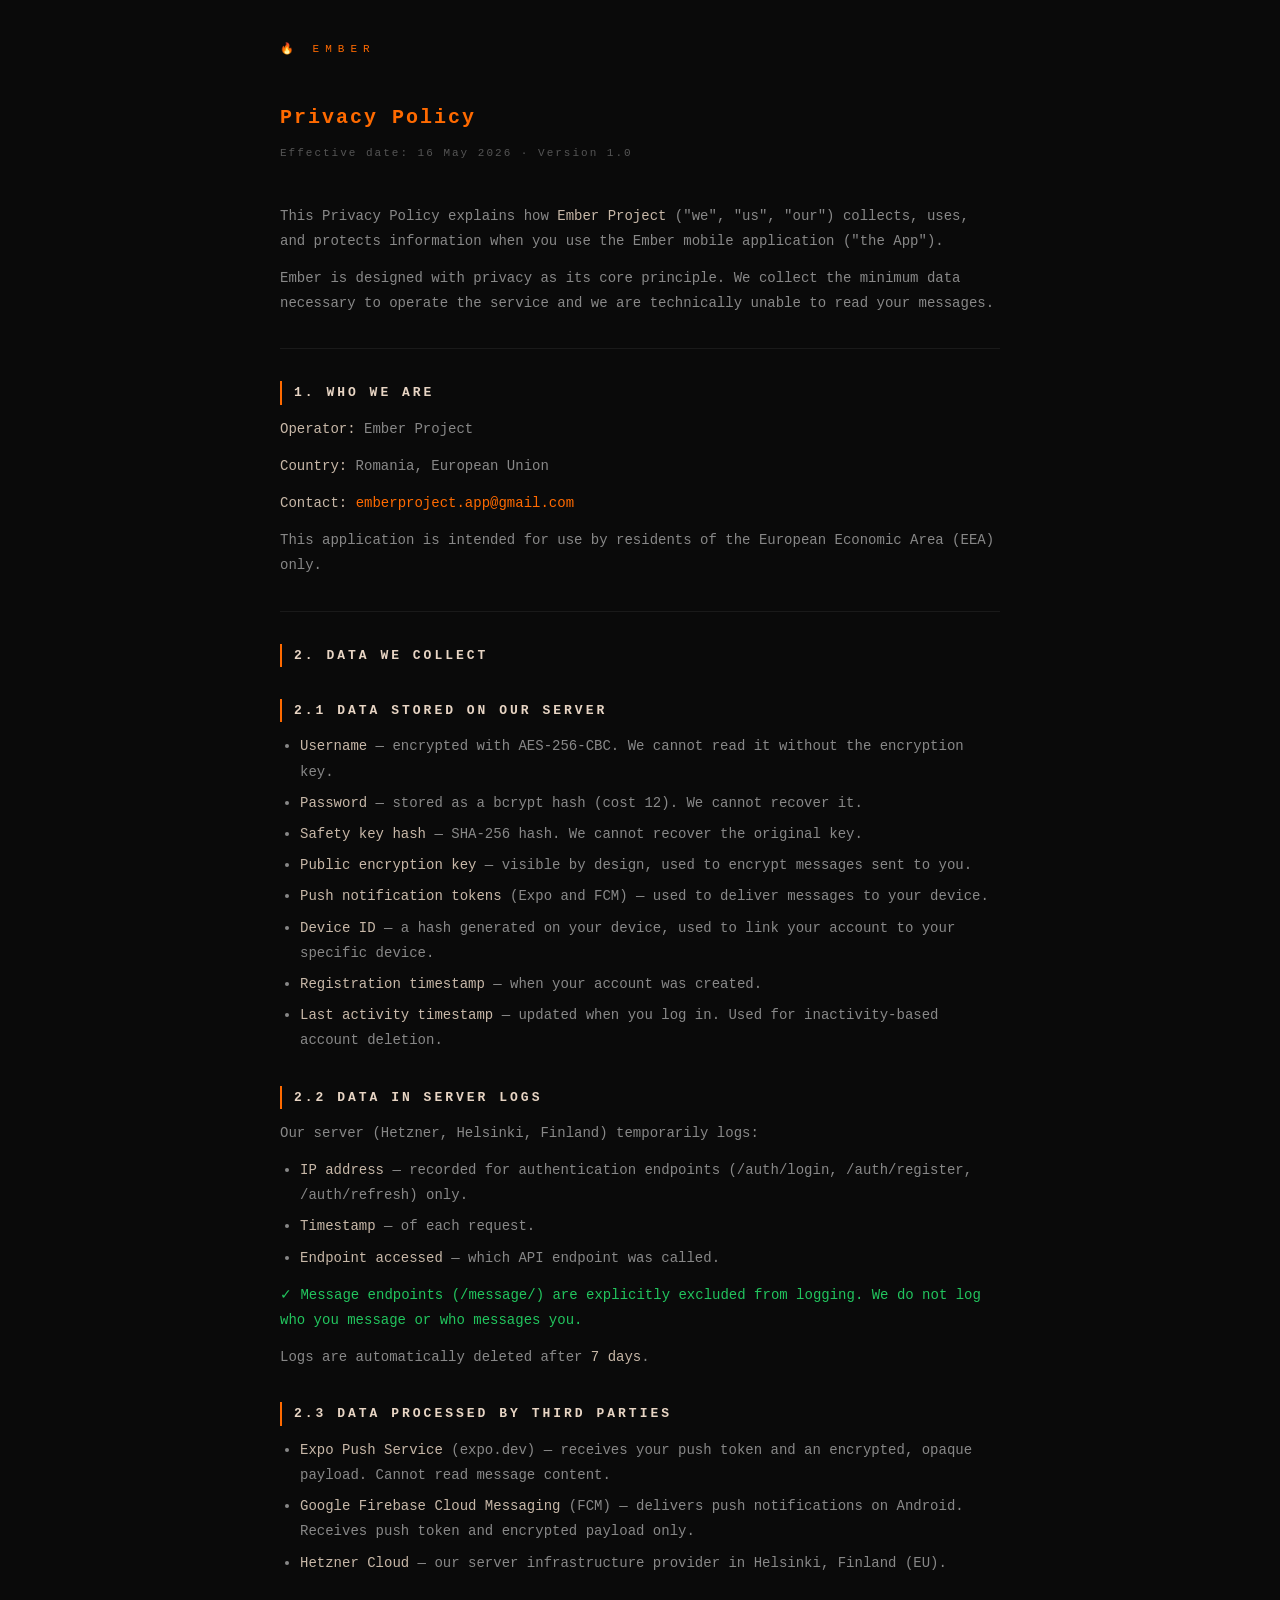
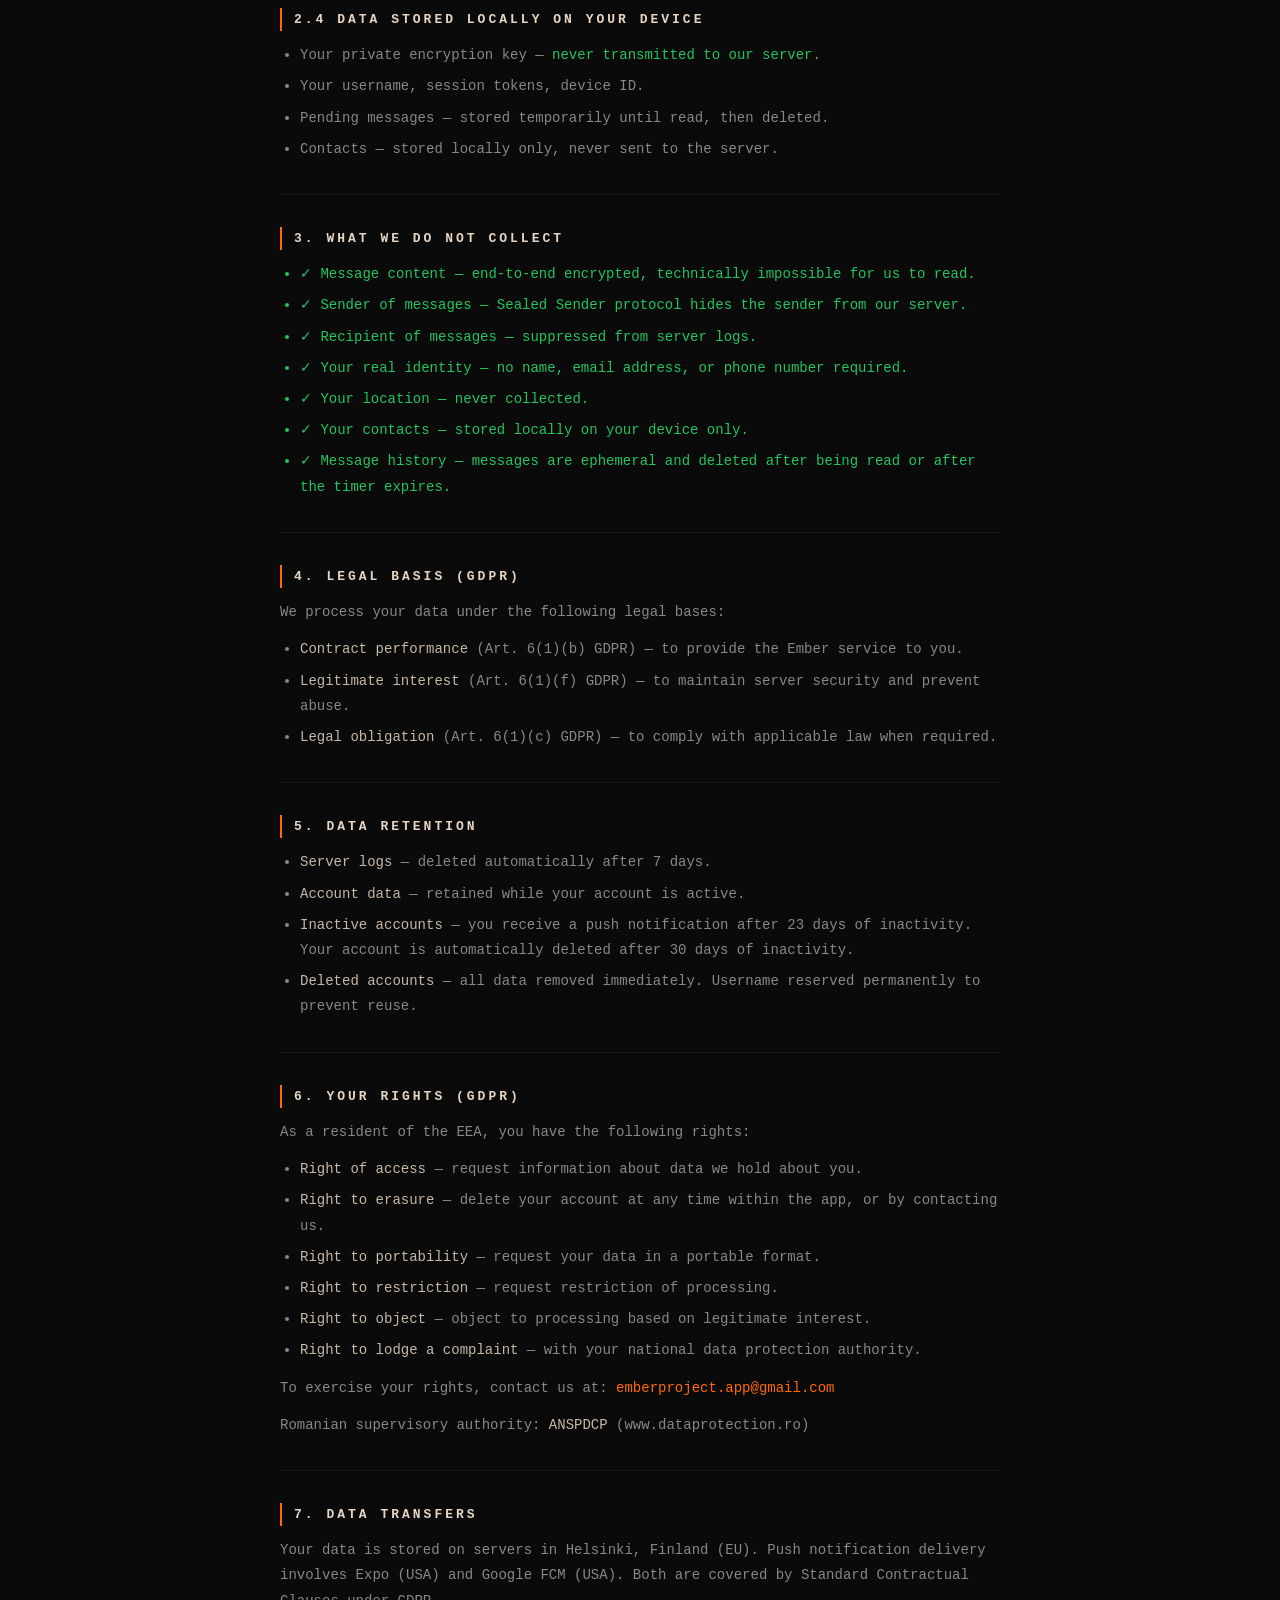
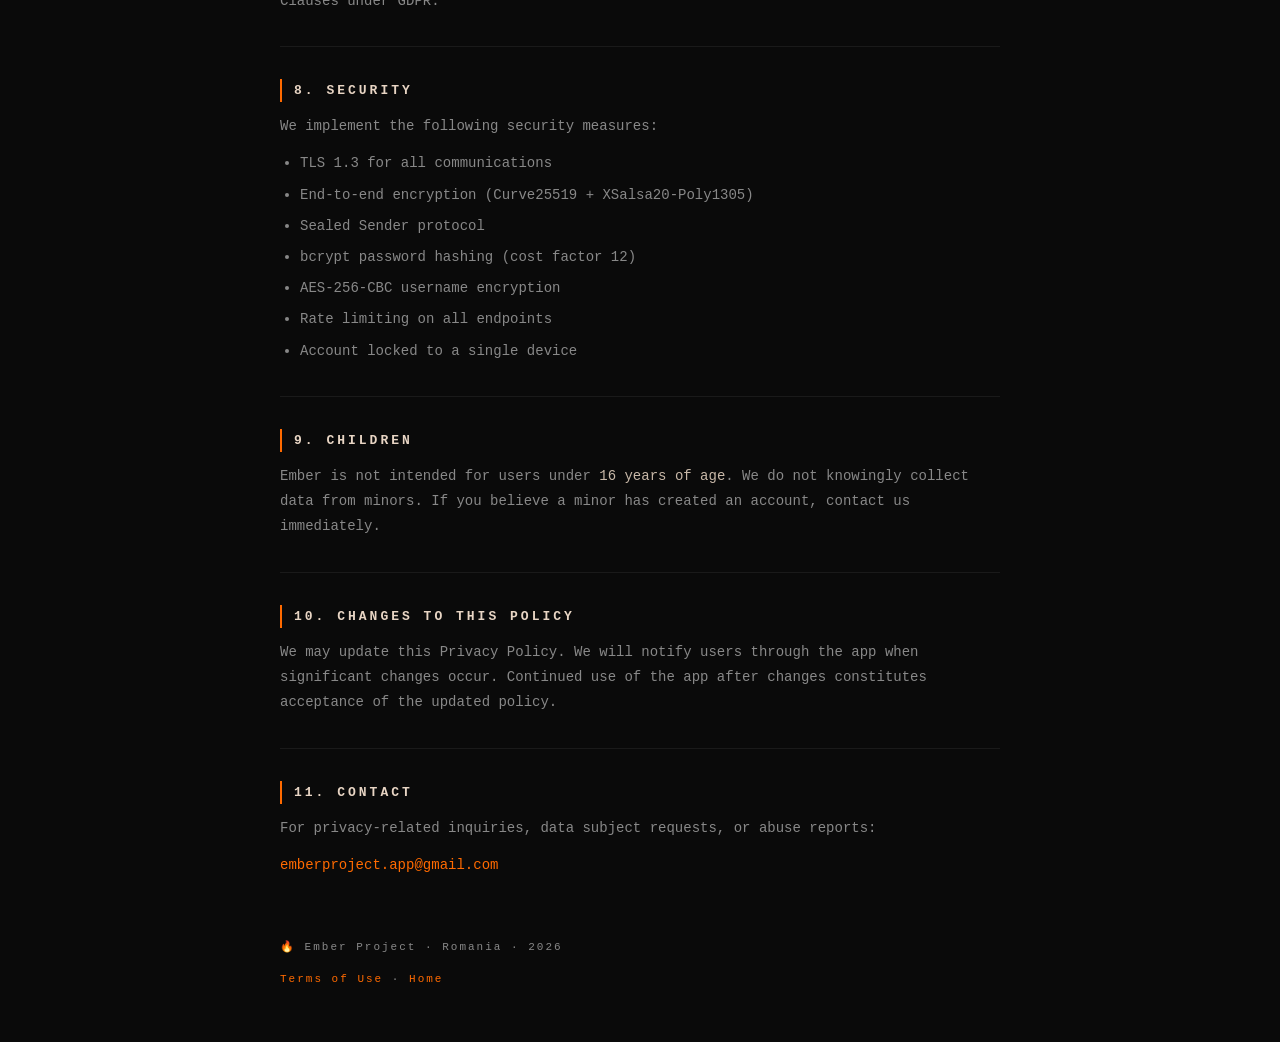
==== privacy.html @ 5a4826a7 "feat: Privacy Policy, Terms of Use, landing page" ====
<!DOCTYPE html>
<html lang="en">
<head>
  <meta charset="UTF-8">
  <meta name="viewport" content="width=device-width, initial-scale=1.0">
  <title>Ember — Privacy Policy</title>
  <style>
    * { margin: 0; padding: 0; box-sizing: border-box; }
    body {
      background: #0a0a0a;
      color: #c8b8a8;
      font-family: 'Courier New', Courier, monospace;
      font-size: 14px;
      line-height: 1.8;
      padding: 40px 20px;
      max-width: 760px;
      margin: 0 auto;
    }
    .logo { color: #FF6A00; font-size: 11px; letter-spacing: 6px; text-transform: uppercase; margin-bottom: 40px; }
    h1 { color: #FF6A00; font-size: 20px; letter-spacing: 2px; margin-bottom: 8px; }
    .date { color: #555; font-size: 11px; letter-spacing: 2px; margin-bottom: 40px; }
    h2 { color: #e8d5c4; font-size: 13px; letter-spacing: 3px; text-transform: uppercase; margin: 32px 0 12px; border-left: 2px solid #FF6A00; padding-left: 12px; }
    p { color: #888; margin-bottom: 12px; }
    ul { color: #888; padding-left: 20px; margin-bottom: 12px; }
    li { margin-bottom: 6px; }
    .highlight { color: #c8b8a8; }
    .warning { color: #FF6A00; }
    .good { color: #22c55e; }
    hr { border: none; border-top: 1px solid #1a1a1a; margin: 32px 0; }
    a { color: #FF6A00; text-decoration: none; }
    .footer { margin-top: 60px; color: #333; font-size: 11px; letter-spacing: 2px; }
  </style>
</head>
<body>

<div class="logo">🔥 ember</div>

<h1>Privacy Policy</h1>
<div class="date">Effective date: 16 May 2026 · Version 1.0</div>

<p>This Privacy Policy explains how <span class="highlight">Ember Project</span> ("we", "us", "our") collects, uses, and protects information when you use the Ember mobile application ("the App").</p>

<p>Ember is designed with privacy as its core principle. We collect the minimum data necessary to operate the service and we are technically unable to read your messages.</p>

<hr>

<h2>1. Who We Are</h2>
<p><span class="highlight">Operator:</span> Ember Project</p>
<p><span class="highlight">Country:</span> Romania, European Union</p>
<p><span class="highlight">Contact:</span> <a href="mailto:emberproject.app@gmail.com">emberproject.app@gmail.com</a></p>
<p>This application is intended for use by residents of the European Economic Area (EEA) only.</p>

<hr>

<h2>2. Data We Collect</h2>

<h2>2.1 Data stored on our server</h2>
<ul>
  <li><span class="highlight">Username</span> — encrypted with AES-256-CBC. We cannot read it without the encryption key.</li>
  <li><span class="highlight">Password</span> — stored as a bcrypt hash (cost 12). We cannot recover it.</li>
  <li><span class="highlight">Safety key hash</span> — SHA-256 hash. We cannot recover the original key.</li>
  <li><span class="highlight">Public encryption key</span> — visible by design, used to encrypt messages sent to you.</li>
  <li><span class="highlight">Push notification tokens</span> (Expo and FCM) — used to deliver messages to your device.</li>
  <li><span class="highlight">Device ID</span> — a hash generated on your device, used to link your account to your specific device.</li>
  <li><span class="highlight">Registration timestamp</span> — when your account was created.</li>
  <li><span class="highlight">Last activity timestamp</span> — updated when you log in. Used for inactivity-based account deletion.</li>
</ul>

<h2>2.2 Data in server logs</h2>
<p>Our server (Hetzner, Helsinki, Finland) temporarily logs:</p>
<ul>
  <li><span class="highlight">IP address</span> — recorded for authentication endpoints (/auth/login, /auth/register, /auth/refresh) only.</li>
  <li><span class="highlight">Timestamp</span> — of each request.</li>
  <li><span class="highlight">Endpoint accessed</span> — which API endpoint was called.</li>
</ul>
<p class="good">✓ Message endpoints (/message/) are explicitly excluded from logging. We do not log who you message or who messages you.</p>
<p>Logs are automatically deleted after <span class="highlight">7 days</span>.</p>

<h2>2.3 Data processed by third parties</h2>
<ul>
  <li><span class="highlight">Expo Push Service</span> (expo.dev) — receives your push token and an encrypted, opaque payload. Cannot read message content.</li>
  <li><span class="highlight">Google Firebase Cloud Messaging</span> (FCM) — delivers push notifications on Android. Receives push token and encrypted payload only.</li>
  <li><span class="highlight">Hetzner Cloud</span> — our server infrastructure provider in Helsinki, Finland (EU).</li>
</ul>

<h2>2.4 Data stored locally on your device</h2>
<ul>
  <li>Your private encryption key — <span class="good">never transmitted to our server</span>.</li>
  <li>Your username, session tokens, device ID.</li>
  <li>Pending messages — stored temporarily until read, then deleted.</li>
  <li>Contacts — stored locally only, never sent to the server.</li>
</ul>

<hr>

<h2>3. What We Do NOT Collect</h2>
<ul>
  <li class="good">✓ Message content — end-to-end encrypted, technically impossible for us to read.</li>
  <li class="good">✓ Sender of messages — Sealed Sender protocol hides the sender from our server.</li>
  <li class="good">✓ Recipient of messages — suppressed from server logs.</li>
  <li class="good">✓ Your real identity — no name, email address, or phone number required.</li>
  <li class="good">✓ Your location — never collected.</li>
  <li class="good">✓ Your contacts — stored locally on your device only.</li>
  <li class="good">✓ Message history — messages are ephemeral and deleted after being read or after the timer expires.</li>
</ul>

<hr>

<h2>4. Legal Basis (GDPR)</h2>
<p>We process your data under the following legal bases:</p>
<ul>
  <li><span class="highlight">Contract performance</span> (Art. 6(1)(b) GDPR) — to provide the Ember service to you.</li>
  <li><span class="highlight">Legitimate interest</span> (Art. 6(1)(f) GDPR) — to maintain server security and prevent abuse.</li>
  <li><span class="highlight">Legal obligation</span> (Art. 6(1)(c) GDPR) — to comply with applicable law when required.</li>
</ul>

<hr>

<h2>5. Data Retention</h2>
<ul>
  <li><span class="highlight">Server logs</span> — deleted automatically after 7 days.</li>
  <li><span class="highlight">Account data</span> — retained while your account is active.</li>
  <li><span class="highlight">Inactive accounts</span> — you receive a push notification after 23 days of inactivity. Your account is automatically deleted after 30 days of inactivity.</li>
  <li><span class="highlight">Deleted accounts</span> — all data removed immediately. Username reserved permanently to prevent reuse.</li>
</ul>

<hr>

<h2>6. Your Rights (GDPR)</h2>
<p>As a resident of the EEA, you have the following rights:</p>
<ul>
  <li><span class="highlight">Right of access</span> — request information about data we hold about you.</li>
  <li><span class="highlight">Right to erasure</span> — delete your account at any time within the app, or by contacting us.</li>
  <li><span class="highlight">Right to portability</span> — request your data in a portable format.</li>
  <li><span class="highlight">Right to restriction</span> — request restriction of processing.</li>
  <li><span class="highlight">Right to object</span> — object to processing based on legitimate interest.</li>
  <li><span class="highlight">Right to lodge a complaint</span> — with your national data protection authority.</li>
</ul>
<p>To exercise your rights, contact us at: <a href="mailto:emberproject.app@gmail.com">emberproject.app@gmail.com</a></p>
<p>Romanian supervisory authority: <span class="highlight">ANSPDCP</span> (www.dataprotection.ro)</p>

<hr>

<h2>7. Data Transfers</h2>
<p>Your data is stored on servers in Helsinki, Finland (EU). Push notification delivery involves Expo (USA) and Google FCM (USA). Both are covered by Standard Contractual Clauses under GDPR.</p>

<hr>

<h2>8. Security</h2>
<p>We implement the following security measures:</p>
<ul>
  <li>TLS 1.3 for all communications</li>
  <li>End-to-end encryption (Curve25519 + XSalsa20-Poly1305)</li>
  <li>Sealed Sender protocol</li>
  <li>bcrypt password hashing (cost factor 12)</li>
  <li>AES-256-CBC username encryption</li>
  <li>Rate limiting on all endpoints</li>
  <li>Account locked to a single device</li>
</ul>

<hr>

<h2>9. Children</h2>
<p>Ember is not intended for users under <span class="highlight">16 years of age</span>. We do not knowingly collect data from minors. If you believe a minor has created an account, contact us immediately.</p>

<hr>

<h2>10. Changes to This Policy</h2>
<p>We may update this Privacy Policy. We will notify users through the app when significant changes occur. Continued use of the app after changes constitutes acceptance of the updated policy.</p>

<hr>

<h2>11. Contact</h2>
<p>For privacy-related inquiries, data subject requests, or abuse reports:</p>
<p><a href="mailto:emberproject.app@gmail.com">emberproject.app@gmail.com</a></p>

<div class="footer">
  <p>🔥 Ember Project · Romania · 2026</p>
  <p style="margin-top:8px"><a href="terms.html">Terms of Use</a> · <a href="index.html">Home</a></p>
</div>

</body>
</html>
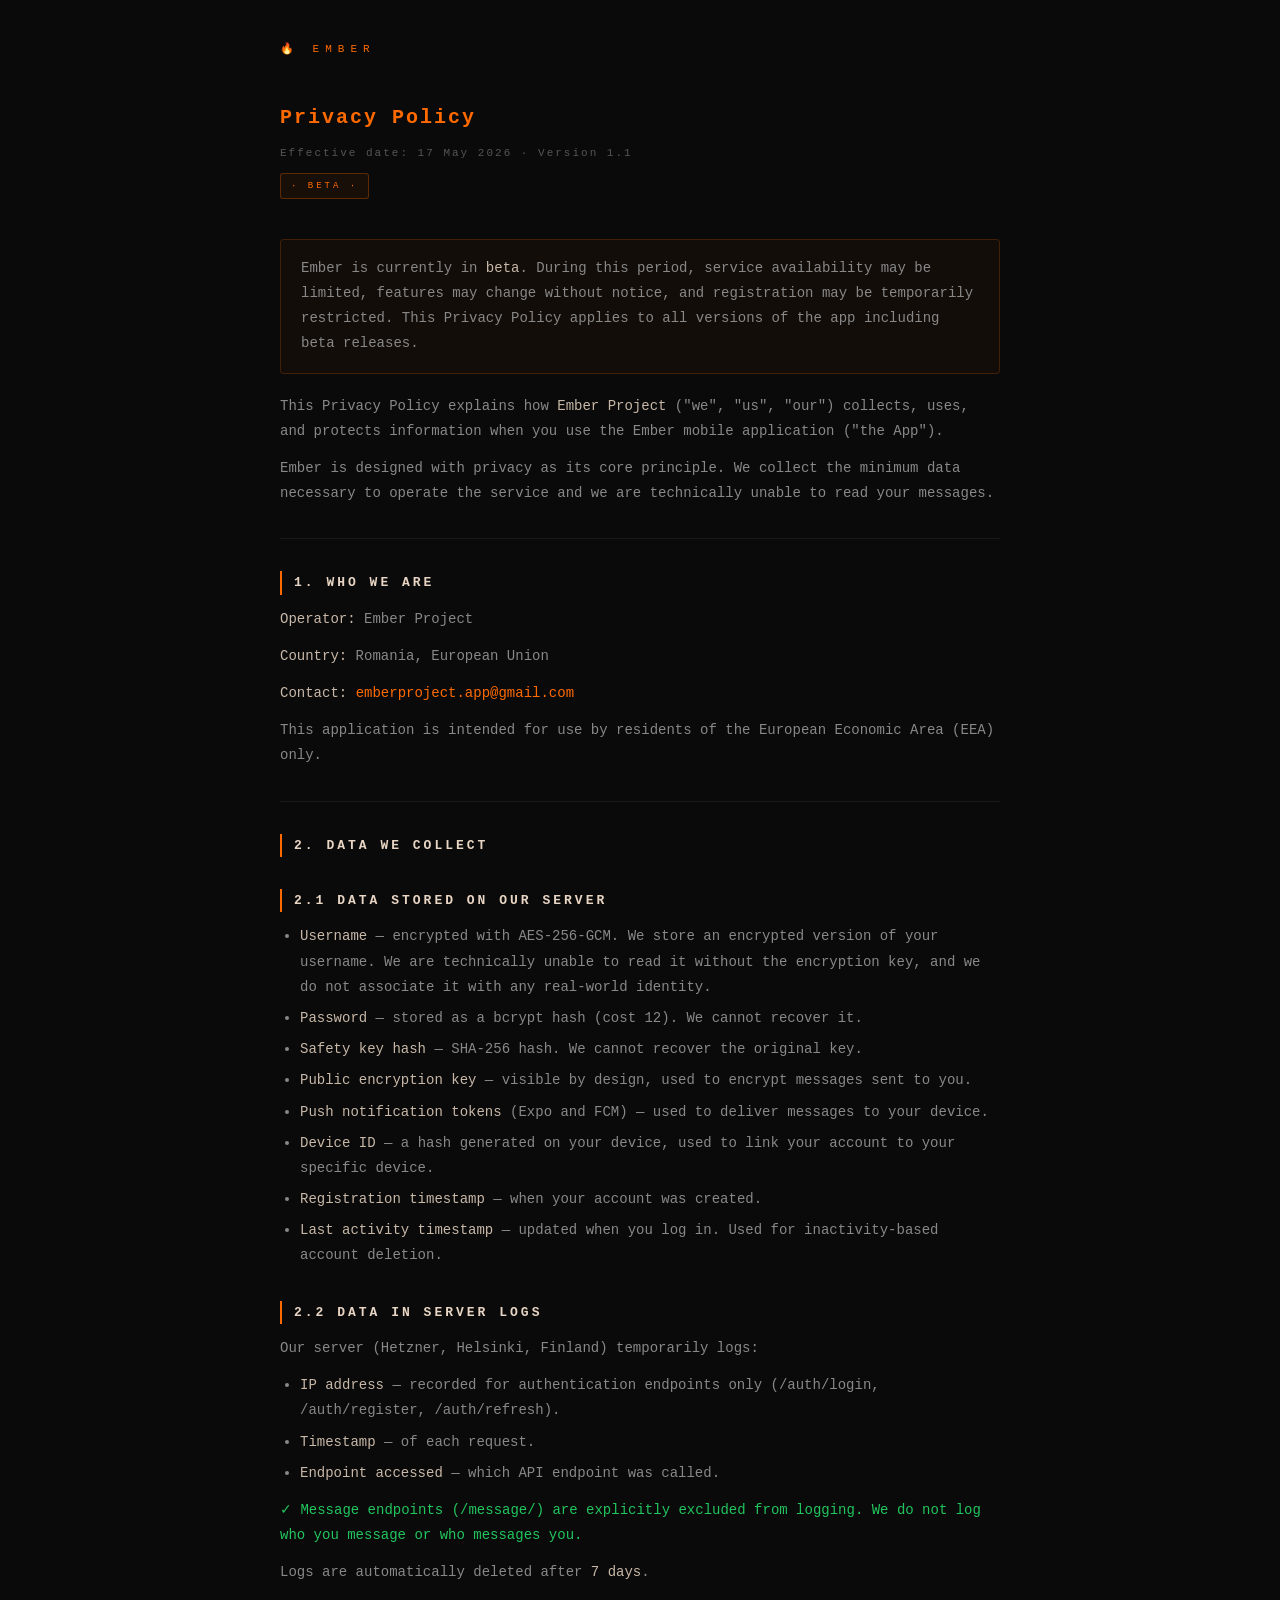
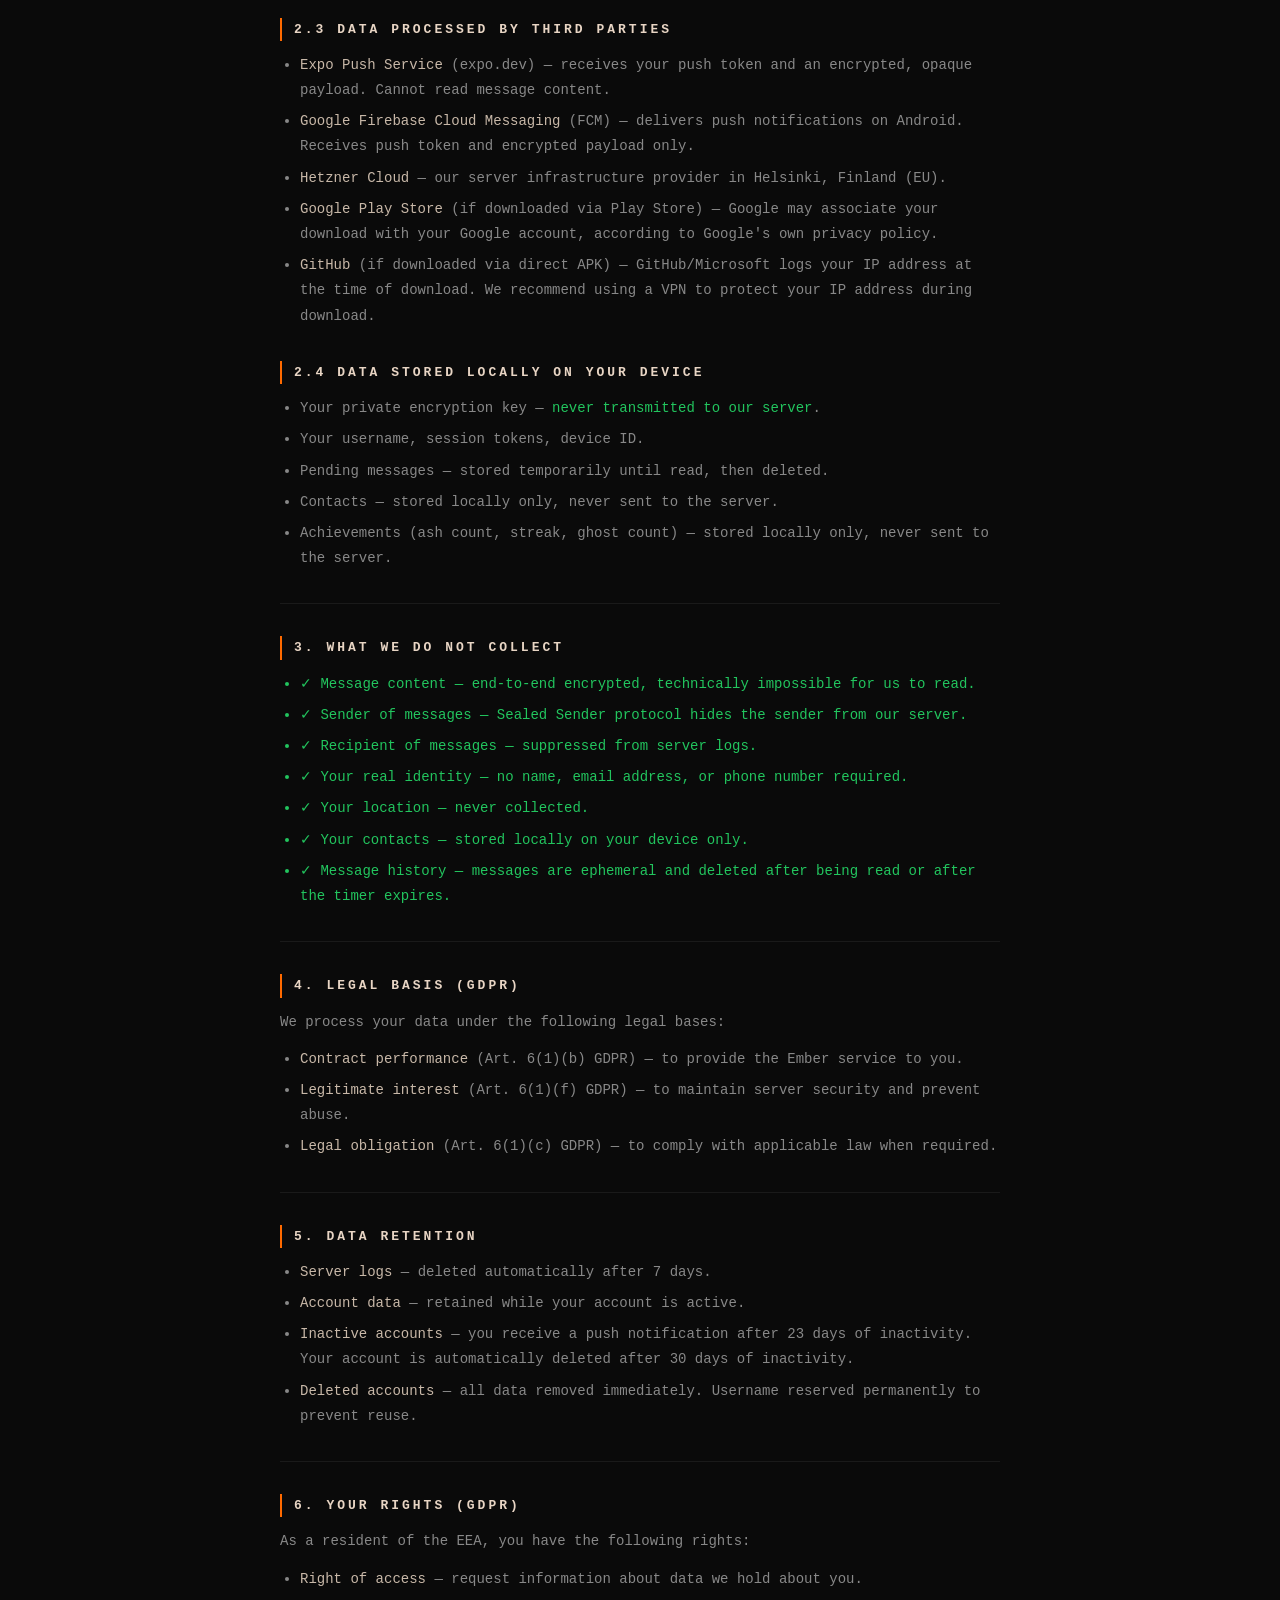
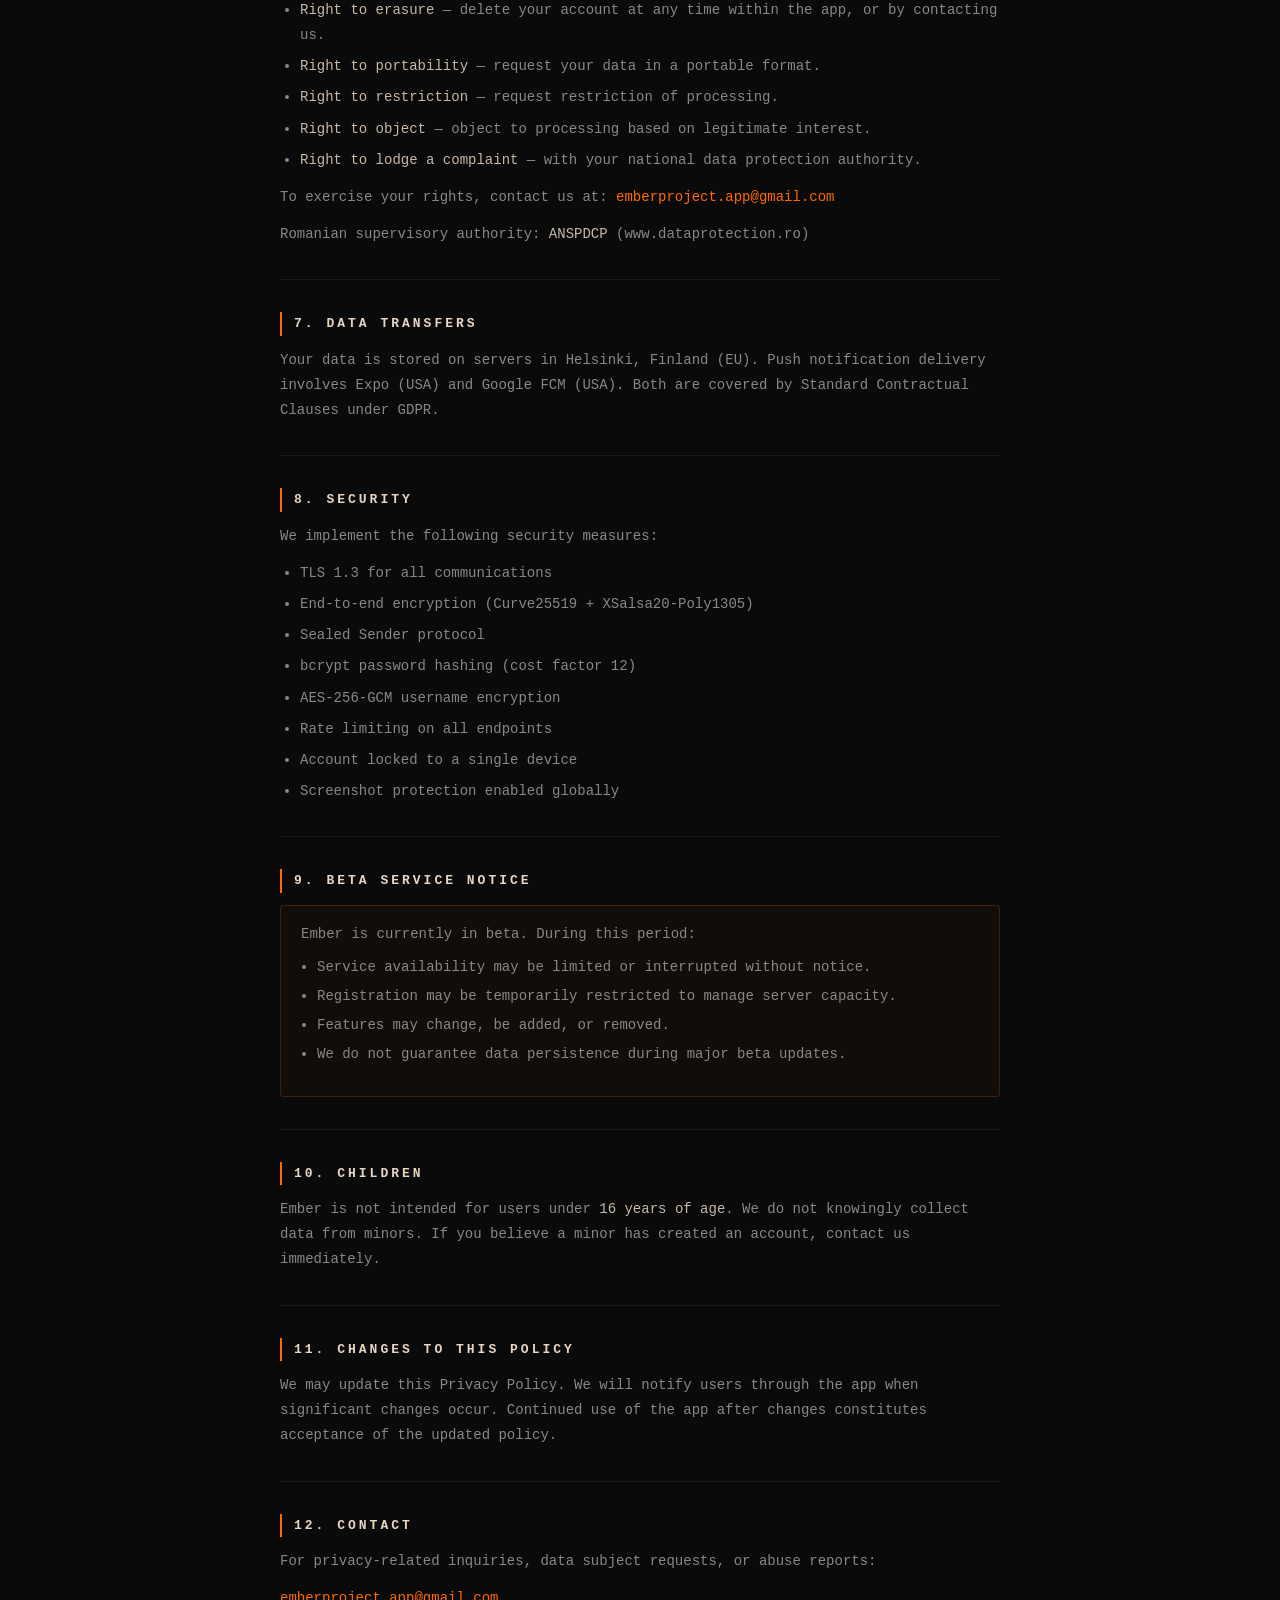
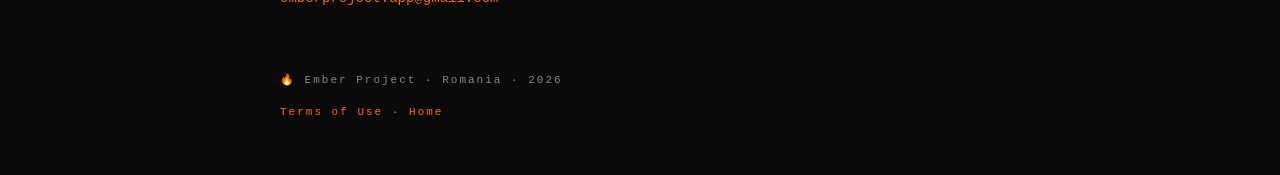
==== commit 9c67d230: "feat: v1.1 - beta notice, distribution channels, GitHub APK disclaimer" ====
--- a/privacy.html
+++ b/privacy.html
@@ -18,7 +18,19 @@
     }
     .logo { color: #FF6A00; font-size: 11px; letter-spacing: 6px; text-transform: uppercase; margin-bottom: 40px; }
     h1 { color: #FF6A00; font-size: 20px; letter-spacing: 2px; margin-bottom: 8px; }
-    .date { color: #555; font-size: 11px; letter-spacing: 2px; margin-bottom: 40px; }
+    .date { color: #555; font-size: 11px; letter-spacing: 2px; margin-bottom: 8px; }
+    .beta-badge {
+      display: inline-block;
+      border: 1px solid rgba(255,106,0,0.3);
+      background: rgba(255,106,0,0.06);
+      color: #FF6A00;
+      font-size: 9px;
+      letter-spacing: 3px;
+      padding: 4px 10px;
+      border-radius: 3px;
+      margin-bottom: 40px;
+      text-transform: uppercase;
+    }
     h2 { color: #e8d5c4; font-size: 13px; letter-spacing: 3px; text-transform: uppercase; margin: 32px 0 12px; border-left: 2px solid #FF6A00; padding-left: 12px; }
     p { color: #888; margin-bottom: 12px; }
     ul { color: #888; padding-left: 20px; margin-bottom: 12px; }
@@ -26,6 +38,14 @@
     .highlight { color: #c8b8a8; }
     .warning { color: #FF6A00; }
     .good { color: #22c55e; }
+    .beta-box {
+      border: 1px solid rgba(255,106,0,0.2);
+      background: rgba(255,106,0,0.04);
+      border-radius: 4px;
+      padding: 16px 20px;
+      margin-bottom: 20px;
+    }
+    .beta-box p { color: #888; margin: 0; }
     hr { border: none; border-top: 1px solid #1a1a1a; margin: 32px 0; }
     a { color: #FF6A00; text-decoration: none; }
     .footer { margin-top: 60px; color: #333; font-size: 11px; letter-spacing: 2px; }
@@ -36,7 +56,12 @@
 <div class="logo">🔥 ember</div>
 
 <h1>Privacy Policy</h1>
-<div class="date">Effective date: 16 May 2026 · Version 1.0</div>
+<div class="date">Effective date: 17 May 2026 · Version 1.1</div>
+<div class="beta-badge">· beta ·</div>
+
+<div class="beta-box">
+  <p>Ember is currently in <span class="highlight">beta</span>. During this period, service availability may be limited, features may change without notice, and registration may be temporarily restricted. This Privacy Policy applies to all versions of the app including beta releases.</p>
+</div>
 
 <p>This Privacy Policy explains how <span class="highlight">Ember Project</span> ("we", "us", "our") collects, uses, and protects information when you use the Ember mobile application ("the App").</p>
 
@@ -56,7 +81,7 @@
 
 <h2>2.1 Data stored on our server</h2>
 <ul>
-  <li><span class="highlight">Username</span> — encrypted with AES-256-CBC. We cannot read it without the encryption key.</li>
+  <li><span class="highlight">Username</span> — encrypted with AES-256-GCM. We store an encrypted version of your username. We are technically unable to read it without the encryption key, and we do not associate it with any real-world identity.</li>
   <li><span class="highlight">Password</span> — stored as a bcrypt hash (cost 12). We cannot recover it.</li>
   <li><span class="highlight">Safety key hash</span> — SHA-256 hash. We cannot recover the original key.</li>
   <li><span class="highlight">Public encryption key</span> — visible by design, used to encrypt messages sent to you.</li>
@@ -69,7 +94,7 @@
 <h2>2.2 Data in server logs</h2>
 <p>Our server (Hetzner, Helsinki, Finland) temporarily logs:</p>
 <ul>
-  <li><span class="highlight">IP address</span> — recorded for authentication endpoints (/auth/login, /auth/register, /auth/refresh) only.</li>
+  <li><span class="highlight">IP address</span> — recorded for authentication endpoints only (/auth/login, /auth/register, /auth/refresh).</li>
   <li><span class="highlight">Timestamp</span> — of each request.</li>
   <li><span class="highlight">Endpoint accessed</span> — which API endpoint was called.</li>
 </ul>
@@ -81,6 +106,8 @@
   <li><span class="highlight">Expo Push Service</span> (expo.dev) — receives your push token and an encrypted, opaque payload. Cannot read message content.</li>
   <li><span class="highlight">Google Firebase Cloud Messaging</span> (FCM) — delivers push notifications on Android. Receives push token and encrypted payload only.</li>
   <li><span class="highlight">Hetzner Cloud</span> — our server infrastructure provider in Helsinki, Finland (EU).</li>
+  <li><span class="highlight">Google Play Store</span> (if downloaded via Play Store) — Google may associate your download with your Google account, according to Google's own privacy policy.</li>
+  <li><span class="highlight">GitHub</span> (if downloaded via direct APK) — GitHub/Microsoft logs your IP address at the time of download. We recommend using a VPN to protect your IP address during download.</li>
 </ul>
 
 <h2>2.4 Data stored locally on your device</h2>
@@ -89,6 +116,7 @@
   <li>Your username, session tokens, device ID.</li>
   <li>Pending messages — stored temporarily until read, then deleted.</li>
   <li>Contacts — stored locally only, never sent to the server.</li>
+  <li>Achievements (ash count, streak, ghost count) — stored locally only, never sent to the server.</li>
 </ul>
 
 <hr>
@@ -153,24 +181,38 @@
   <li>End-to-end encryption (Curve25519 + XSalsa20-Poly1305)</li>
   <li>Sealed Sender protocol</li>
   <li>bcrypt password hashing (cost factor 12)</li>
-  <li>AES-256-CBC username encryption</li>
+  <li>AES-256-GCM username encryption</li>
   <li>Rate limiting on all endpoints</li>
   <li>Account locked to a single device</li>
-</ul>
-
-<hr>
-
-<h2>9. Children</h2>
+  <li>Screenshot protection enabled globally</li>
+</ul>
+
+<hr>
+
+<h2>9. Beta Service Notice</h2>
+<div class="beta-box">
+  <p>Ember is currently in beta. During this period:</p>
+  <ul style="margin-top:8px;padding-left:16px">
+    <li style="margin-bottom:4px">Service availability may be limited or interrupted without notice.</li>
+    <li style="margin-bottom:4px">Registration may be temporarily restricted to manage server capacity.</li>
+    <li style="margin-bottom:4px">Features may change, be added, or removed.</li>
+    <li style="margin-bottom:4px">We do not guarantee data persistence during major beta updates.</li>
+  </ul>
+</div>
+
+<hr>
+
+<h2>10. Children</h2>
 <p>Ember is not intended for users under <span class="highlight">16 years of age</span>. We do not knowingly collect data from minors. If you believe a minor has created an account, contact us immediately.</p>
 
 <hr>
 
-<h2>10. Changes to This Policy</h2>
+<h2>11. Changes to This Policy</h2>
 <p>We may update this Privacy Policy. We will notify users through the app when significant changes occur. Continued use of the app after changes constitutes acceptance of the updated policy.</p>
 
 <hr>
 
-<h2>11. Contact</h2>
+<h2>12. Contact</h2>
 <p>For privacy-related inquiries, data subject requests, or abuse reports:</p>
 <p><a href="mailto:emberproject.app@gmail.com">emberproject.app@gmail.com</a></p>
 
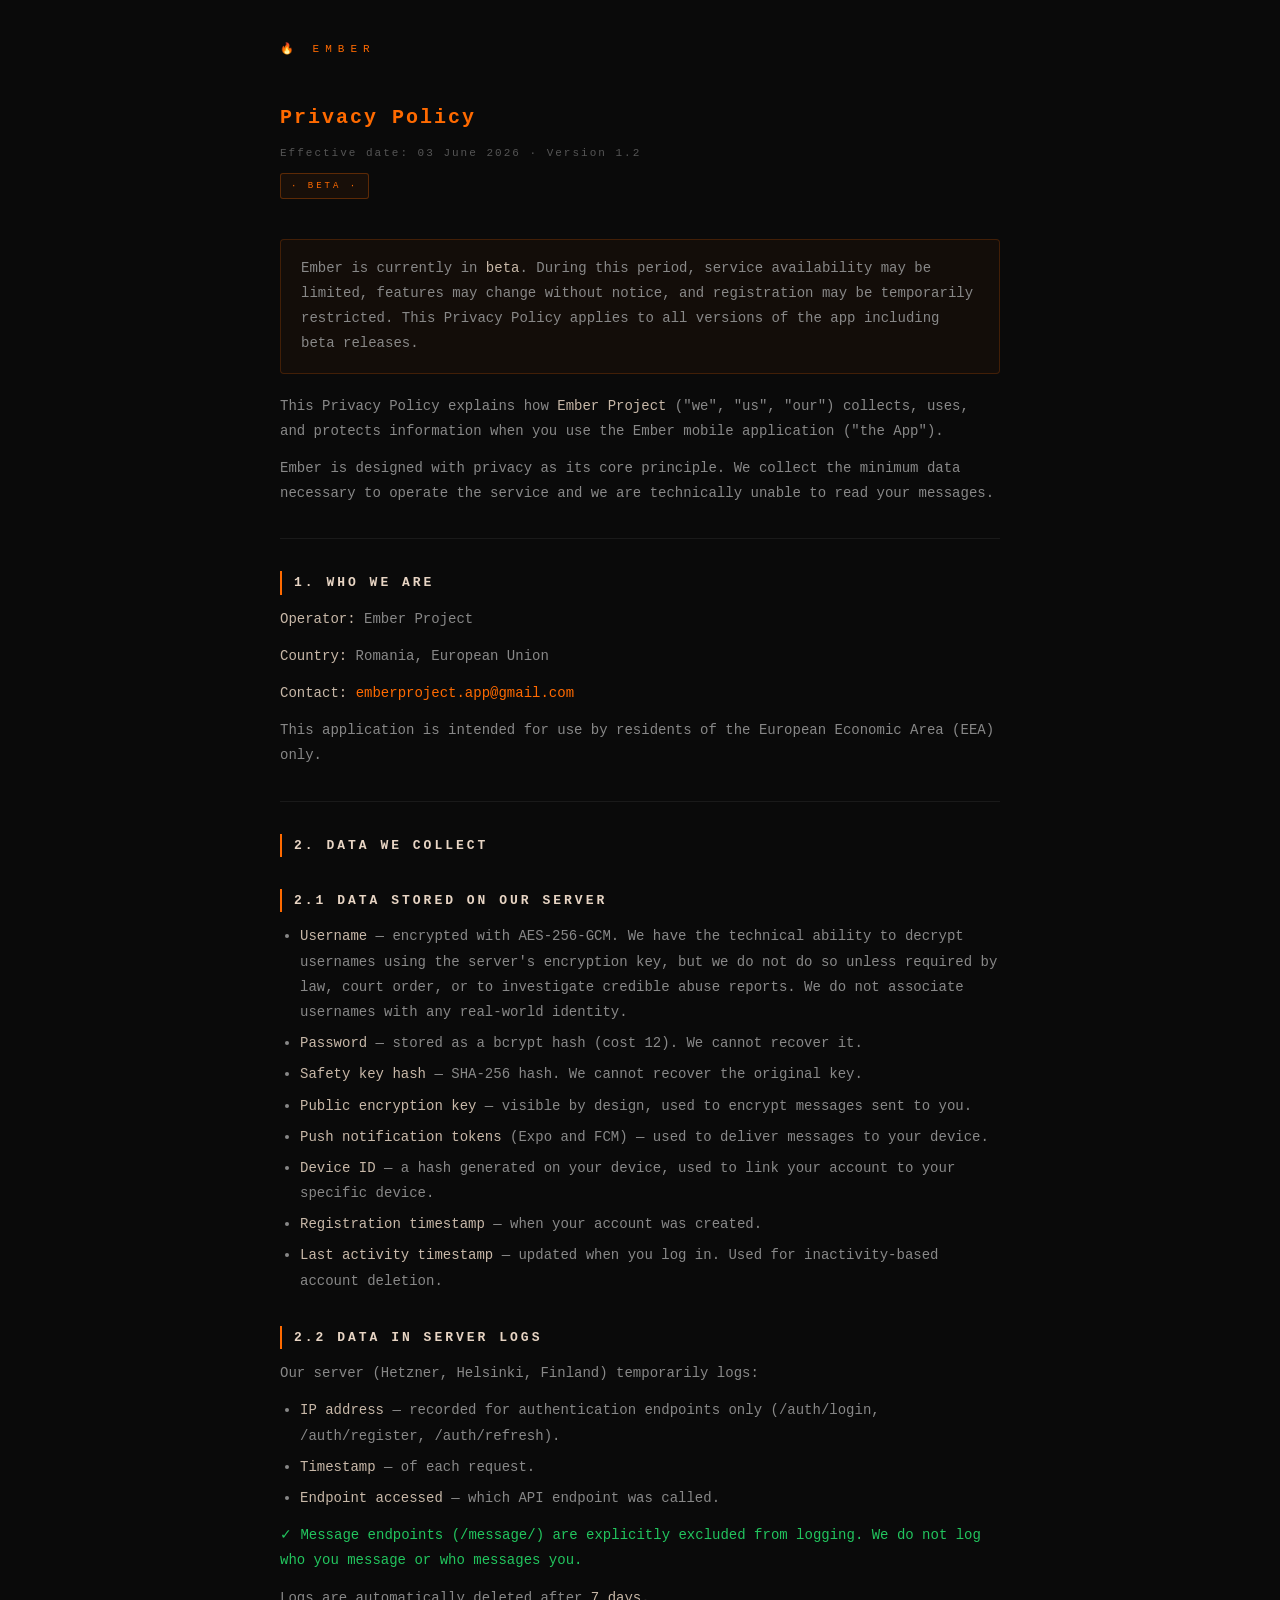
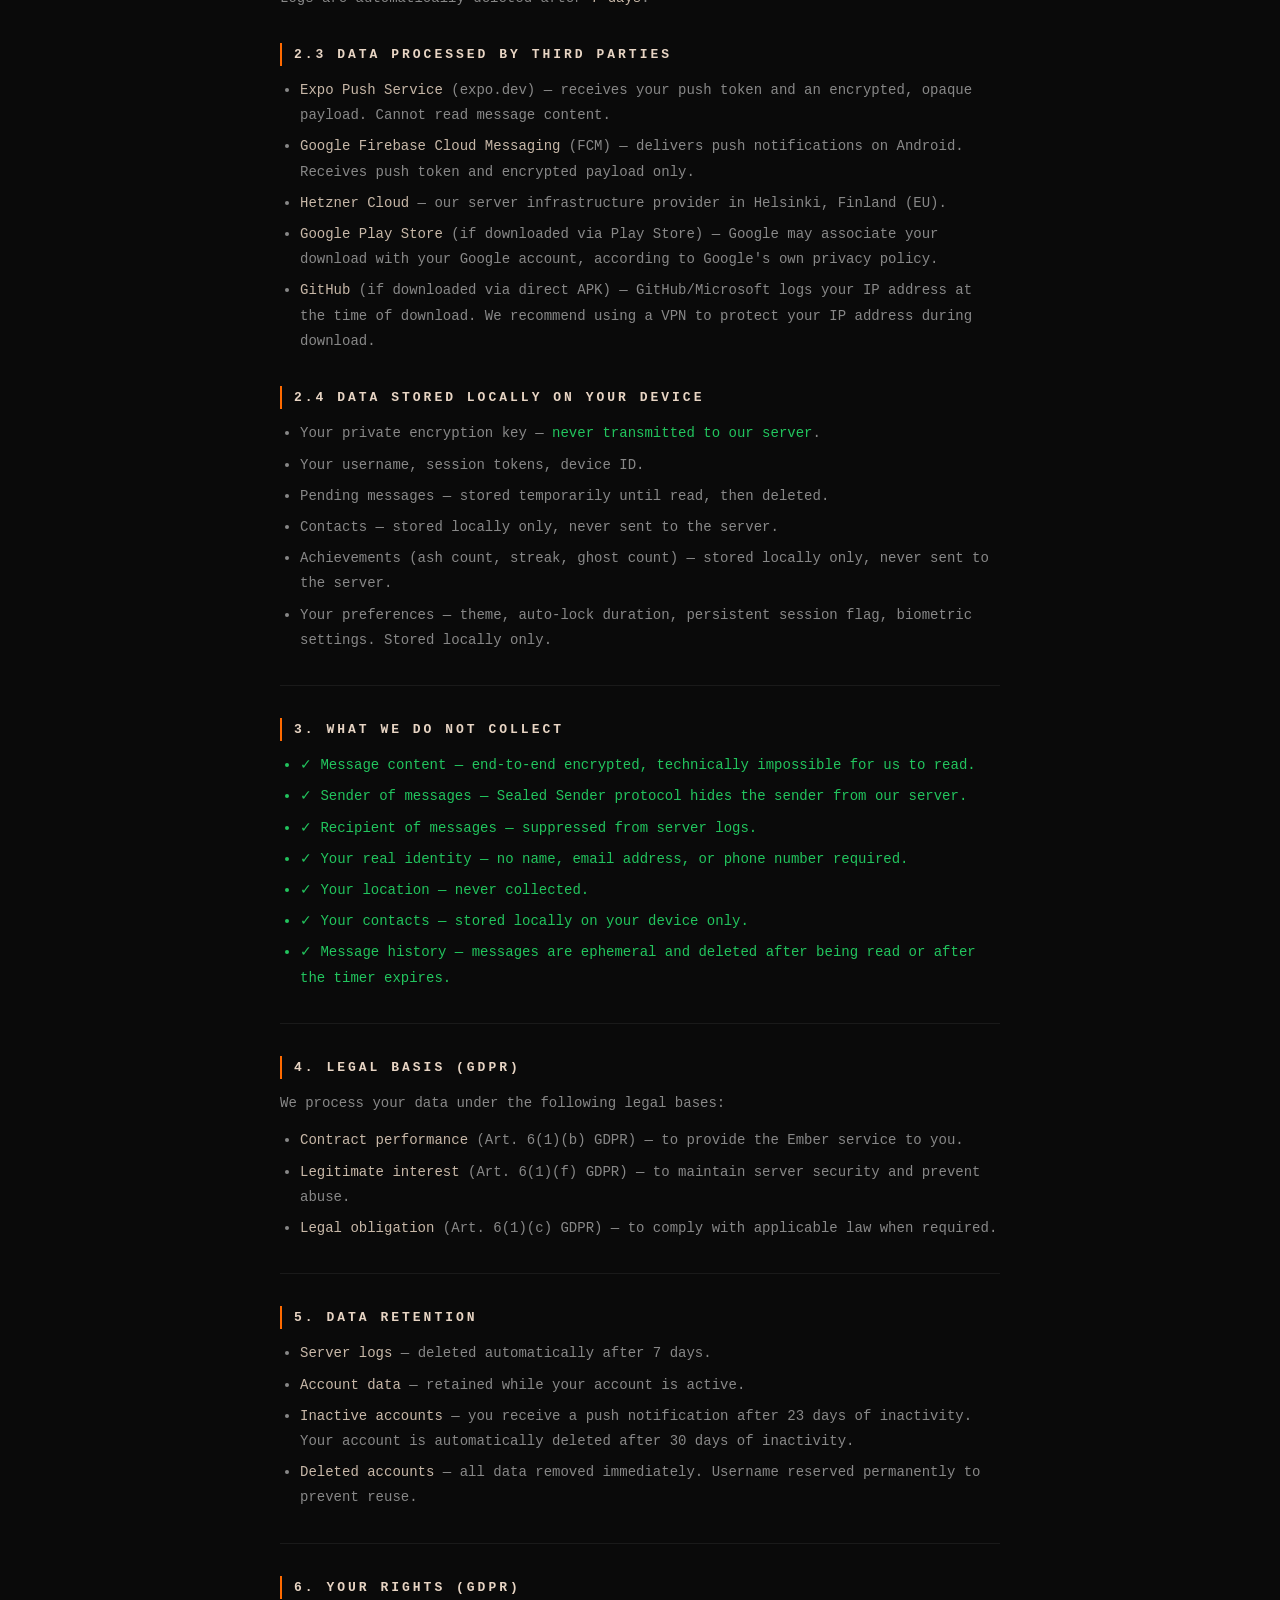
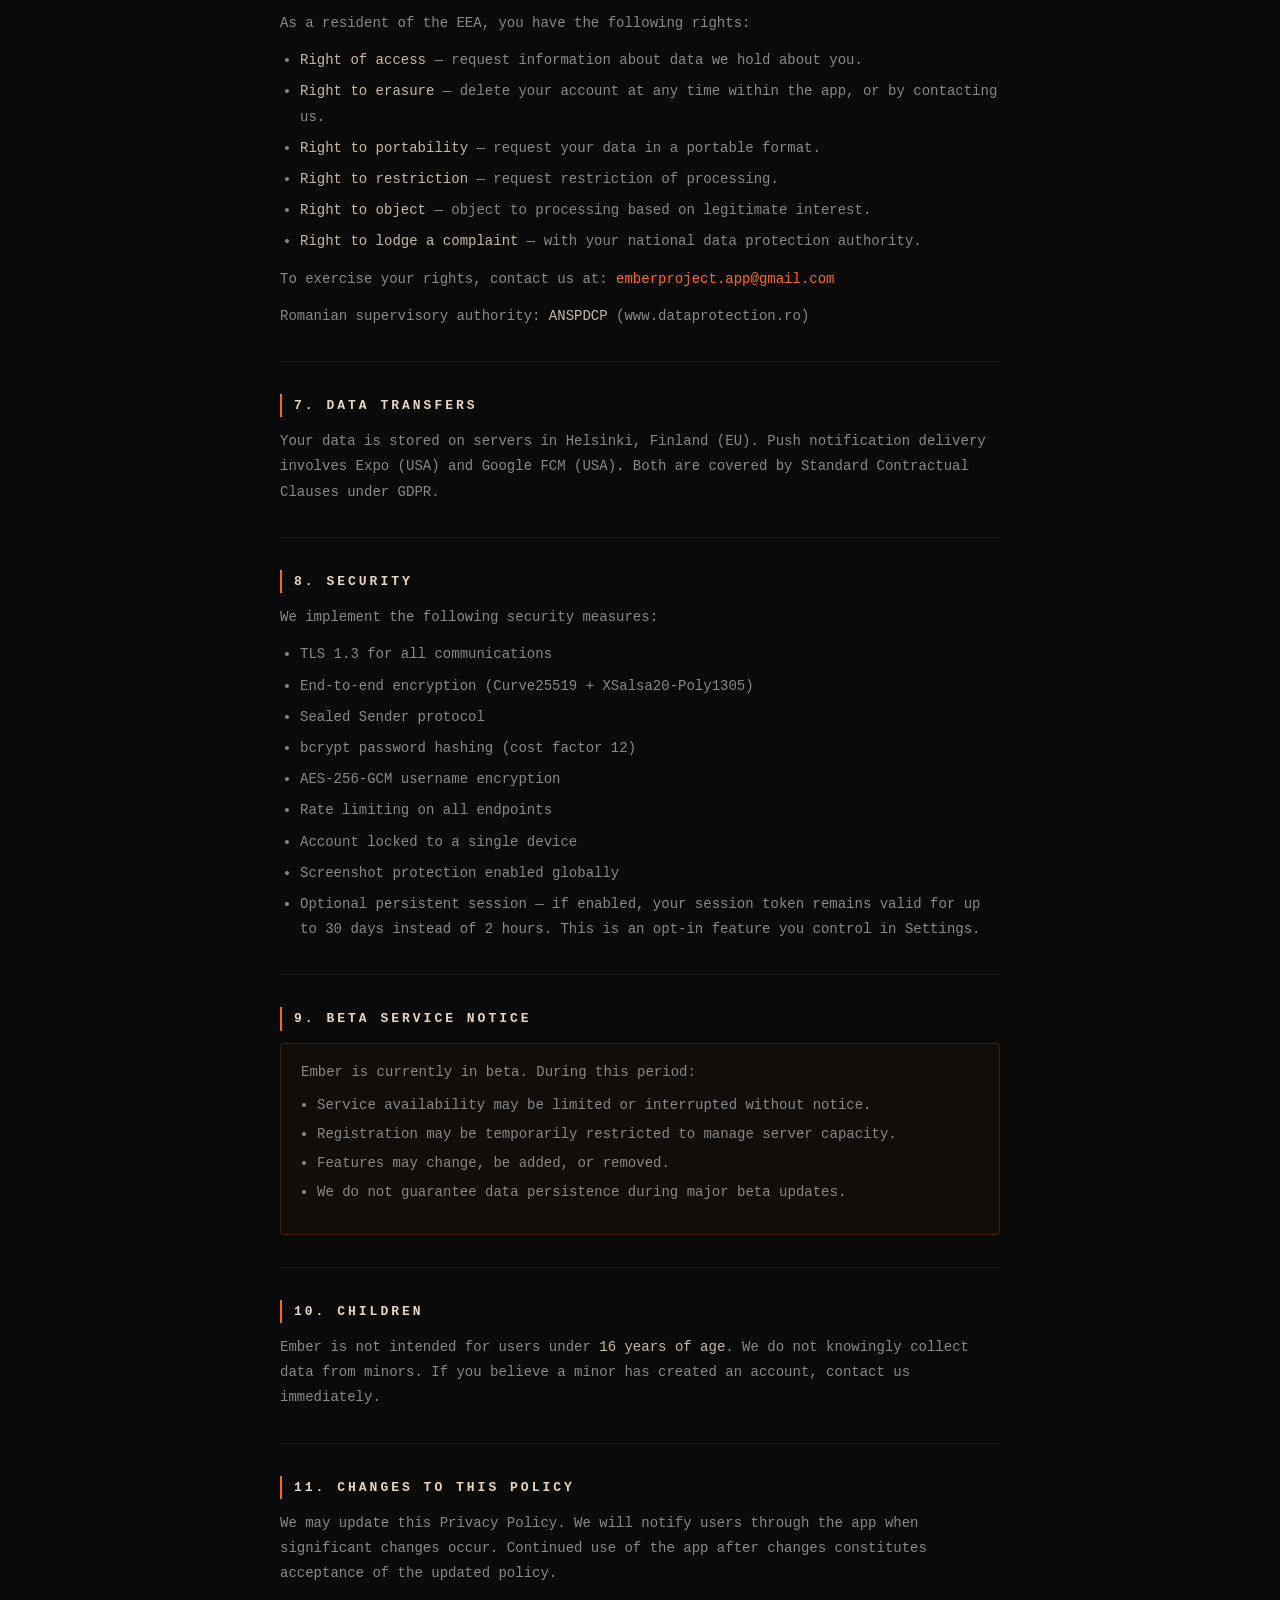
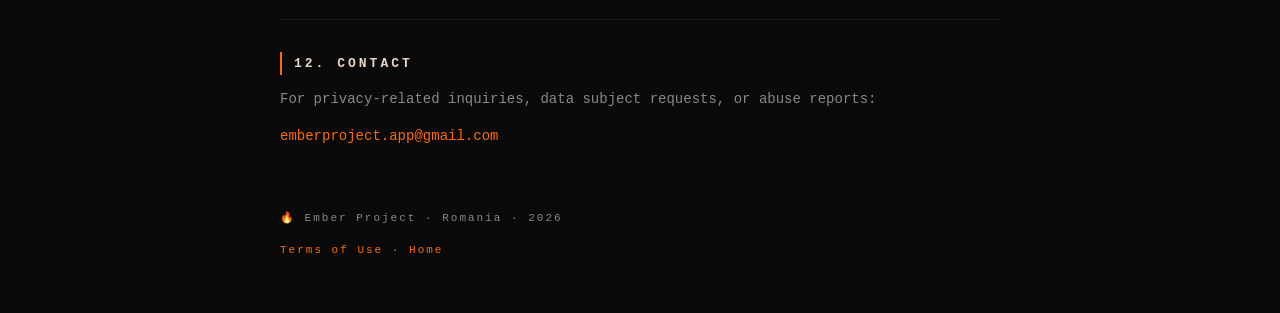
==== commit d2fb0260: "feat: privacy policy v1.2 - username decryption clarity, new local prefs" ====
--- a/privacy.html
+++ b/privacy.html
@@ -56,7 +56,7 @@
 <div class="logo">🔥 ember</div>
 
 <h1>Privacy Policy</h1>
-<div class="date">Effective date: 17 May 2026 · Version 1.1</div>
+<div class="date">Effective date: 03 June 2026 · Version 1.2</div>
 <div class="beta-badge">· beta ·</div>
 
 <div class="beta-box">
@@ -81,7 +81,7 @@
 
 <h2>2.1 Data stored on our server</h2>
 <ul>
-  <li><span class="highlight">Username</span> — encrypted with AES-256-GCM. We store an encrypted version of your username. We are technically unable to read it without the encryption key, and we do not associate it with any real-world identity.</li>
+  <li><span class="highlight">Username</span> — encrypted with AES-256-GCM. We have the technical ability to decrypt usernames using the server's encryption key, but we do not do so unless required by law, court order, or to investigate credible abuse reports. We do not associate usernames with any real-world identity.</li>
   <li><span class="highlight">Password</span> — stored as a bcrypt hash (cost 12). We cannot recover it.</li>
   <li><span class="highlight">Safety key hash</span> — SHA-256 hash. We cannot recover the original key.</li>
   <li><span class="highlight">Public encryption key</span> — visible by design, used to encrypt messages sent to you.</li>
@@ -117,6 +117,7 @@
   <li>Pending messages — stored temporarily until read, then deleted.</li>
   <li>Contacts — stored locally only, never sent to the server.</li>
   <li>Achievements (ash count, streak, ghost count) — stored locally only, never sent to the server.</li>
+  <li>Your preferences — theme, auto-lock duration, persistent session flag, biometric settings. Stored locally only.</li>
 </ul>
 
 <hr>
@@ -185,6 +186,7 @@
   <li>Rate limiting on all endpoints</li>
   <li>Account locked to a single device</li>
   <li>Screenshot protection enabled globally</li>
+  <li>Optional persistent session — if enabled, your session token remains valid for up to 30 days instead of 2 hours. This is an opt-in feature you control in Settings.</li>
 </ul>
 
 <hr>
